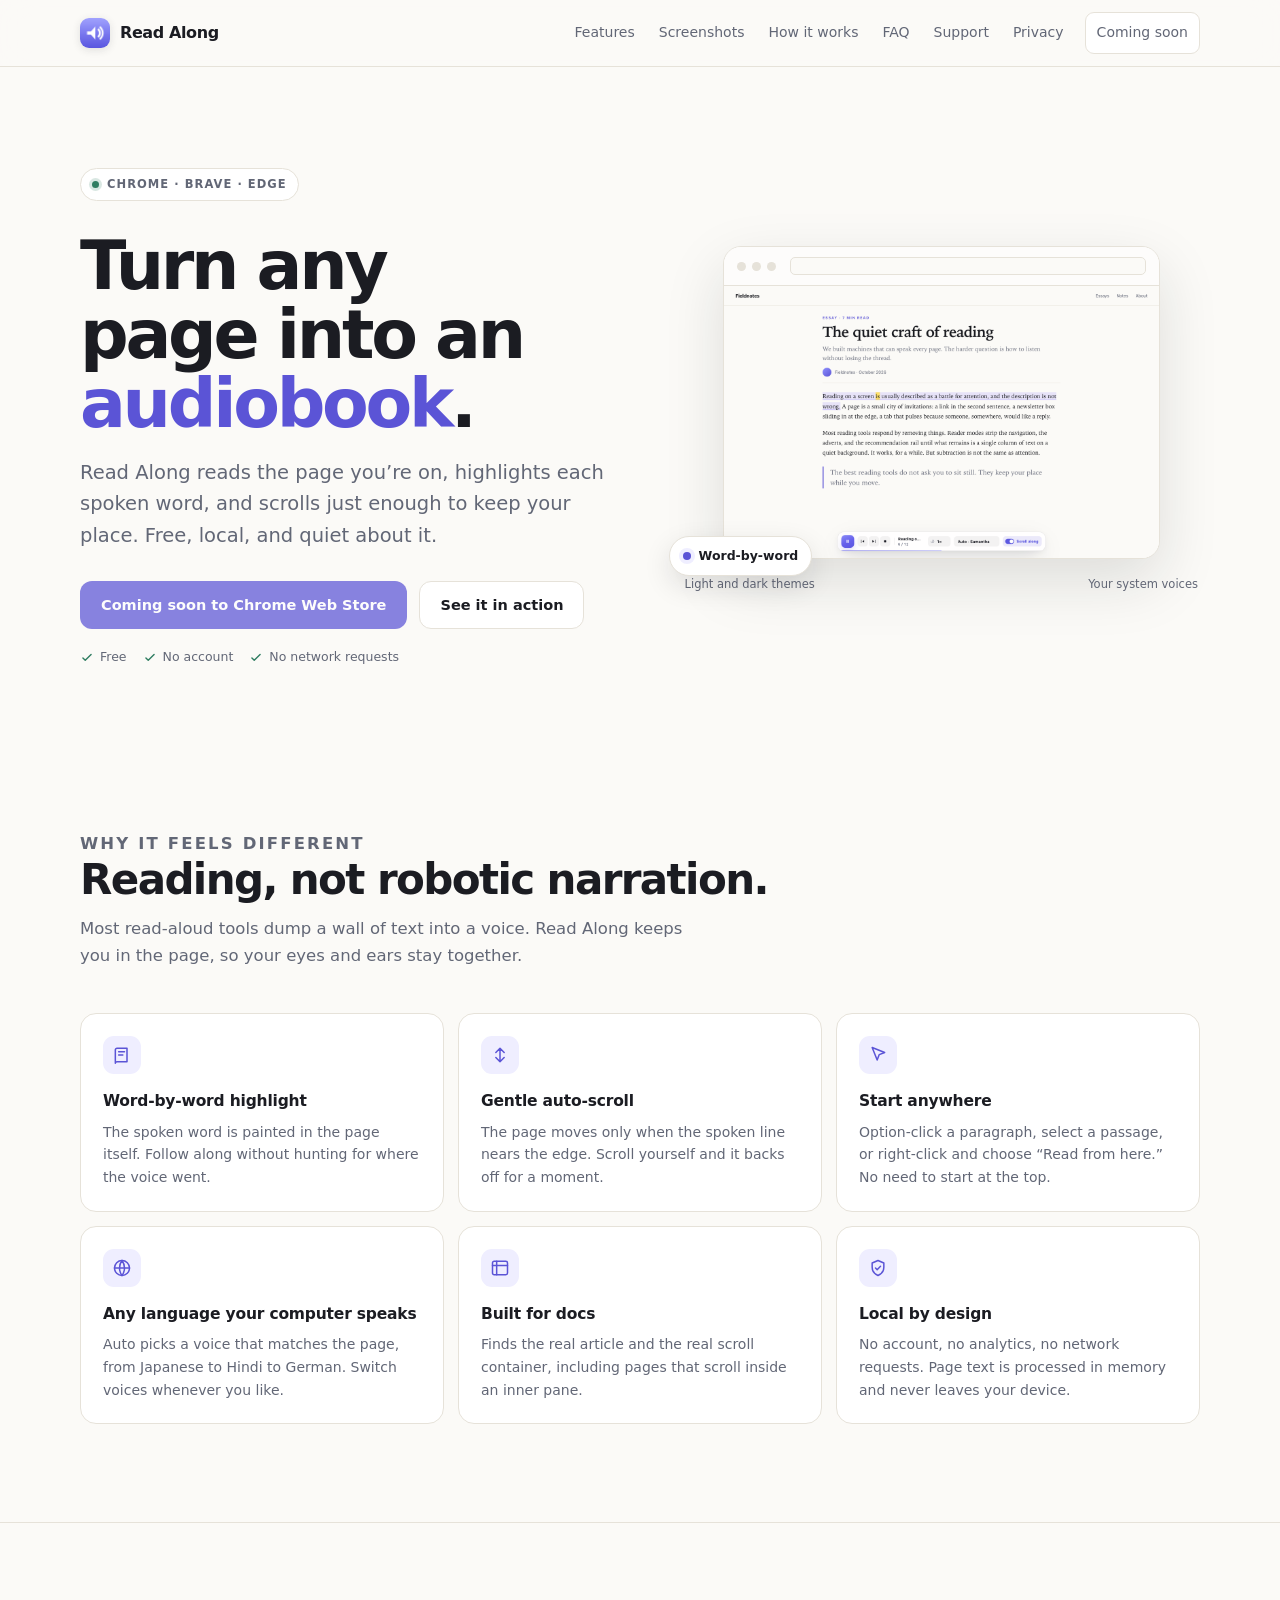
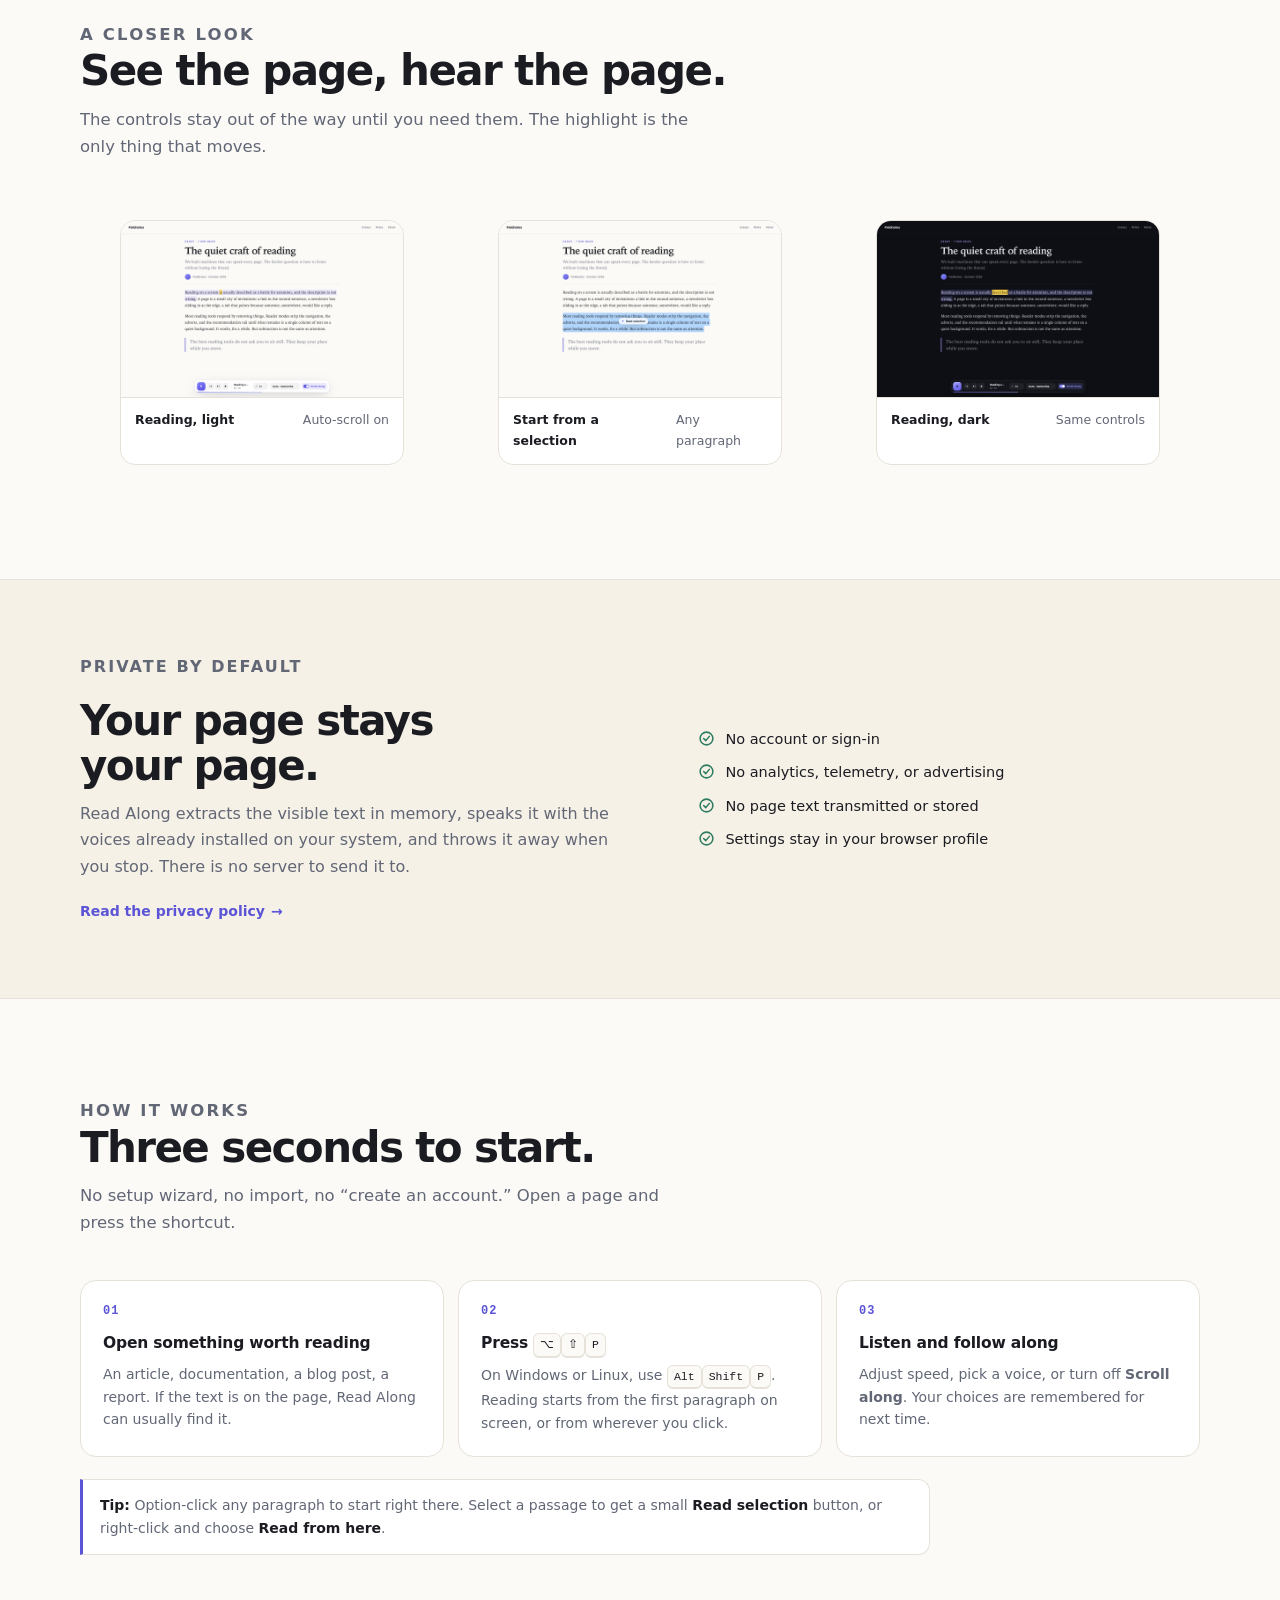
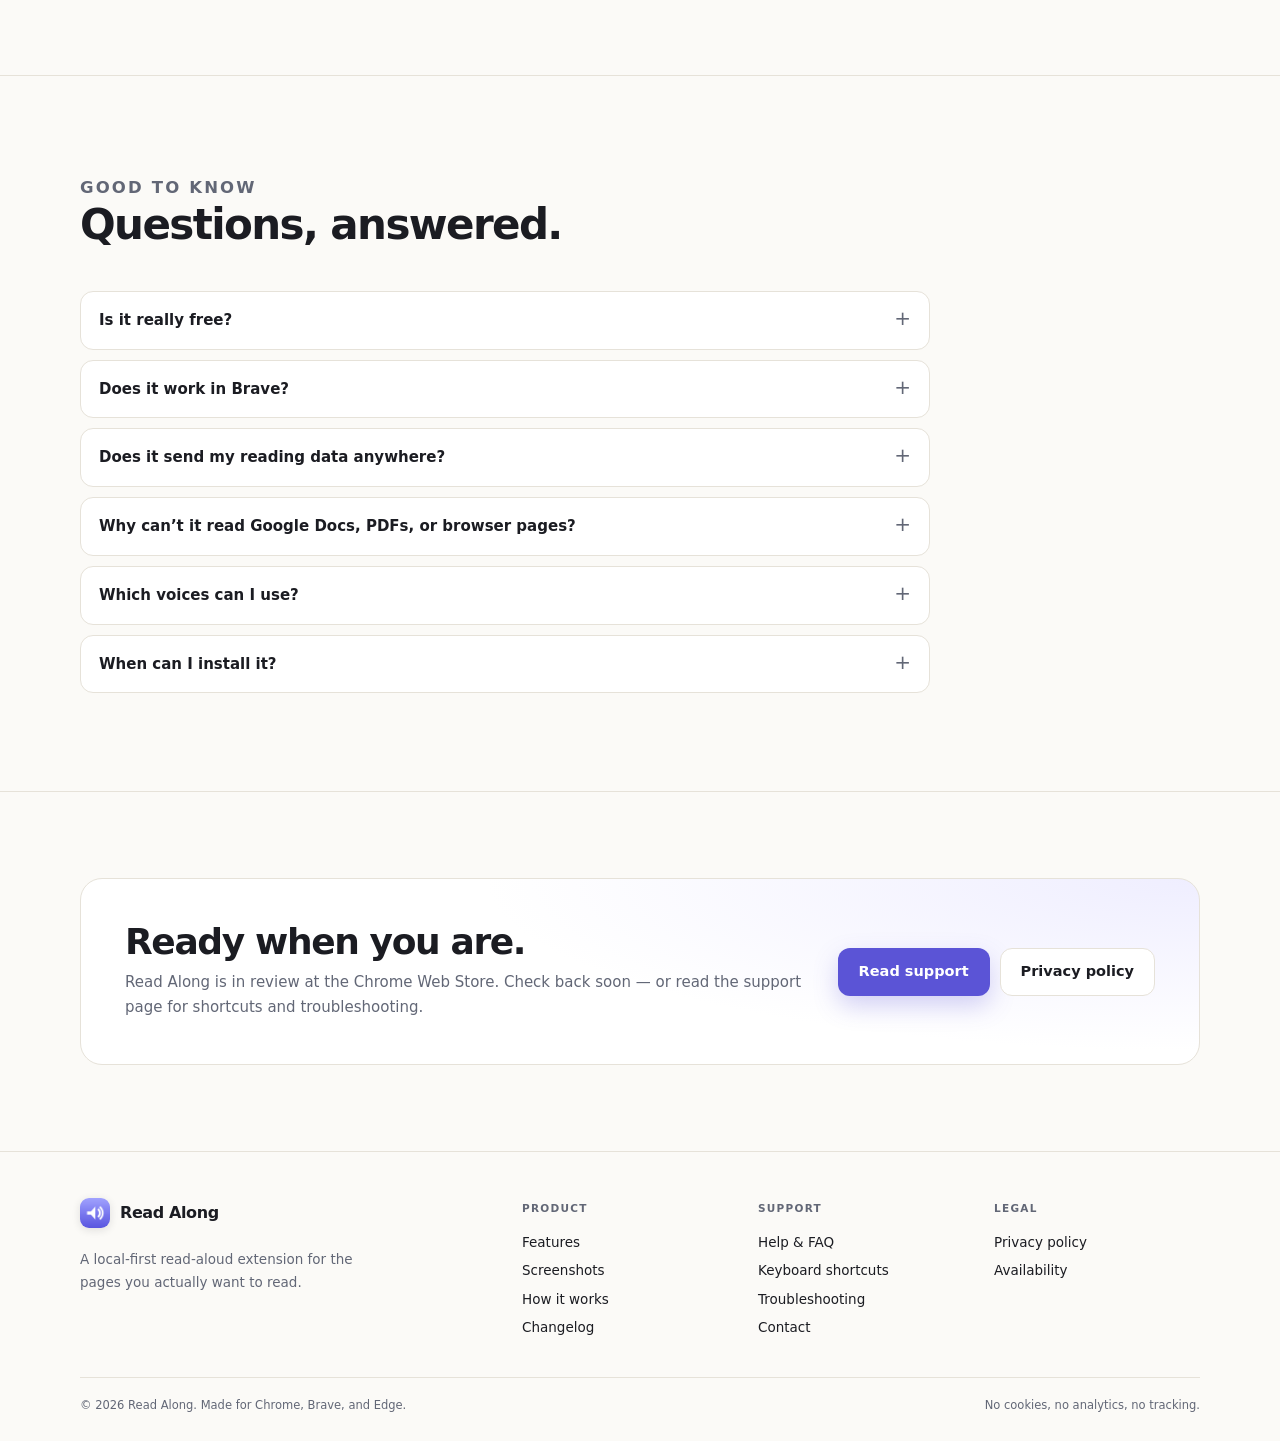
==== index.html @ 976cf255 "Add public Read Along site: landing, support, privacy, changelog" ====
<!doctype html>
<html lang="en">
<head>
<meta charset="utf-8">
<meta name="viewport" content="width=device-width, initial-scale=1">
<title>Read Along — Turn any page into an audiobook</title>
<meta name="description" content="Read any web page aloud with word-by-word highlighting and gentle auto-scroll. A free, local-first Chrome extension for Chrome, Brave, and Edge.">
<link rel="canonical" href="https://nayanbhut.github.io/read-along-site/">
<meta property="og:type" content="website">
<meta property="og:title" content="Read Along — Turn any page into an audiobook">
<meta property="og:description" content="Read any web page aloud with word-by-word highlighting and gentle auto-scroll. Free, local, and quiet about it.">
<meta property="og:url" content="https://nayanbhut.github.io/read-along-site/">
<meta property="og:image" content="https://nayanbhut.github.io/read-along-site/assets/screenshots/01-reading-light-1280x800.png">
<meta name="twitter:card" content="summary_large_image">
<meta name="theme-color" content="#fbfaf7" media="(prefers-color-scheme: light)">
<meta name="theme-color" content="#0e0f14" media="(prefers-color-scheme: dark)">
<link rel="icon" type="image/png" href="assets/icon-128.png">
<link rel="stylesheet" href="assets/styles.css">
</head>
<body>
<a class="skip" href="#main">Skip to content</a>

<header class="site-header">
  <div class="container nav">
    <a class="brand" href="index.html" aria-label="Read Along home">
      <img src="assets/icon-128.png" width="30" height="30" alt="">
      Read Along
    </a>
    <button class="nav-toggle" type="button" aria-label="Open menu" aria-controls="site-nav" aria-expanded="false">
      <svg width="18" height="18" viewBox="0 0 24 24" fill="none" stroke="currentColor" stroke-width="2" stroke-linecap="round" aria-hidden="true">
        <path d="M4 7h16M4 12h16M4 17h16"/>
      </svg>
    </button>
    <nav class="nav-links" id="site-nav" aria-label="Primary">
      <a href="#features">Features</a>
      <a href="#screenshots">Screenshots</a>
      <a href="#how">How it works</a>
      <a href="#faq">FAQ</a>
      <a href="support.html">Support</a>
      <a href="privacy.html">Privacy</a>
      <a class="nav-cta" href="#availability">Coming soon</a>
    </nav>
  </div>
</header>

<main id="main">

  <section class="hero">
    <div class="container hero-grid">
      <div>
        <p class="eyebrow"><span class="dot"></span> Chrome · Brave · Edge</p>
        <h1>Turn any page into an <em>audiobook</em>.</h1>
        <p class="lead">Read Along reads the page you’re on, highlights each spoken word, and scrolls just enough to keep your place. Free, local, and quiet about it.</p>
        <div class="hero-actions">
          <span class="button button-primary is-disabled" aria-disabled="true">Coming soon to Chrome Web Store</span>
          <a class="button button-secondary" href="#screenshots">See it in action</a>
        </div>
        <ul class="hero-note">
          <li>
            <svg width="14" height="14" viewBox="0 0 24 24" fill="none" stroke="currentColor" stroke-width="2.4" stroke-linecap="round" stroke-linejoin="round" aria-hidden="true"><path d="m5 12 4 4L19 6"/></svg>
            Free
          </li>
          <li>
            <svg width="14" height="14" viewBox="0 0 24 24" fill="none" stroke="currentColor" stroke-width="2.4" stroke-linecap="round" stroke-linejoin="round" aria-hidden="true"><path d="m5 12 4 4L19 6"/></svg>
            No account
          </li>
          <li>
            <svg width="14" height="14" viewBox="0 0 24 24" fill="none" stroke="currentColor" stroke-width="2.4" stroke-linecap="round" stroke-linejoin="round" aria-hidden="true"><path d="m5 12 4 4L19 6"/></svg>
            No network requests
          </li>
        </ul>
      </div>

      <div class="hero-visual">
        <figure class="shot-frame">
          <div class="shot-bar" aria-hidden="true">
            <span></span><span></span><span></span>
            <div class="shot-url"></div>
          </div>
          <img src="assets/screenshots/01-reading-light-1280x800.png" width="1280" height="800" alt="Read Along reading a light-themed article, with the spoken word highlighted and the floating playback bar visible." fetchpriority="high">
        </figure>
        <span class="hero-badge"><span class="pulse"></span> Word-by-word</span>
        <div class="hero-caption">
          <span>Light and dark themes</span>
          <span>Your system voices</span>
        </div>
      </div>
    </div>
  </section>

  <section class="section" id="features">
    <div class="container">
      <div class="section-head">
        <p class="kicker">Why it feels different</p>
        <h2>Reading, not robotic narration.</h2>
        <p>Most read-aloud tools dump a wall of text into a voice. Read Along keeps you in the page, so your eyes and ears stay together.</p>
      </div>

      <div class="feature-grid">
        <article class="feature">
          <div class="feature-icon">
            <svg width="20" height="20" viewBox="0 0 24 24" fill="none" stroke="currentColor" stroke-width="1.8" stroke-linecap="round" stroke-linejoin="round" aria-hidden="true"><path d="M4 19.5V6a2 2 0 0 1 2-2h12v16H6a2 2 0 0 0-2 2Z"/><path d="M8 8h7M8 12h5"/></svg>
          </div>
          <h3>Word-by-word highlight</h3>
          <p>The spoken word is painted in the page itself. Follow along without hunting for where the voice went.</p>
        </article>

        <article class="feature">
          <div class="feature-icon">
            <svg width="20" height="20" viewBox="0 0 24 24" fill="none" stroke="currentColor" stroke-width="1.8" stroke-linecap="round" stroke-linejoin="round" aria-hidden="true"><path d="M12 4v16M7 9l5-5 5 5M7 15l5 5 5-5"/></svg>
          </div>
          <h3>Gentle auto-scroll</h3>
          <p>The page moves only when the spoken line nears the edge. Scroll yourself and it backs off for a moment.</p>
        </article>

        <article class="feature">
          <div class="feature-icon">
            <svg width="20" height="20" viewBox="0 0 24 24" fill="none" stroke="currentColor" stroke-width="1.8" stroke-linecap="round" stroke-linejoin="round" aria-hidden="true"><path d="m5 3 6 15 2.5-6.5L20 9 5 3Z"/></svg>
          </div>
          <h3>Start anywhere</h3>
          <p>Option-click a paragraph, select a passage, or right-click and choose “Read from here.” No need to start at the top.</p>
        </article>

        <article class="feature">
          <div class="feature-icon">
            <svg width="20" height="20" viewBox="0 0 24 24" fill="none" stroke="currentColor" stroke-width="1.8" stroke-linecap="round" stroke-linejoin="round" aria-hidden="true"><circle cx="12" cy="12" r="9"/><path d="M3 12h18M12 3a15 15 0 0 1 0 18M12 3a15 15 0 0 0 0 18"/></svg>
          </div>
          <h3>Any language your computer speaks</h3>
          <p>Auto picks a voice that matches the page, from Japanese to Hindi to German. Switch voices whenever you like.</p>
        </article>

        <article class="feature">
          <div class="feature-icon">
            <svg width="20" height="20" viewBox="0 0 24 24" fill="none" stroke="currentColor" stroke-width="1.8" stroke-linecap="round" stroke-linejoin="round" aria-hidden="true"><rect x="3" y="4" width="18" height="16" rx="2"/><path d="M3 9h18M8 4v16"/></svg>
          </div>
          <h3>Built for docs</h3>
          <p>Finds the real article and the real scroll container, including pages that scroll inside an inner pane.</p>
        </article>

        <article class="feature">
          <div class="feature-icon">
            <svg width="20" height="20" viewBox="0 0 24 24" fill="none" stroke="currentColor" stroke-width="1.8" stroke-linecap="round" stroke-linejoin="round" aria-hidden="true"><path d="M12 3 5 6v5c0 4.5 2.8 8.2 7 10 4.2-1.8 7-5.5 7-10V6l-7-3Z"/><path d="m9 12 2 2 4-4"/></svg>
          </div>
          <h3>Local by design</h3>
          <p>No account, no analytics, no network requests. Page text is processed in memory and never leaves your device.</p>
        </article>
      </div>
    </div>
  </section>

  <section class="section" id="screenshots">
    <div class="container">
      <div class="section-head">
        <p class="kicker">A closer look</p>
        <h2>See the page, hear the page.</h2>
        <p>The controls stay out of the way until you need them. The highlight is the only thing that moves.</p>
      </div>

      <div class="shot-grid">
        <figure class="shot-card">
          <img src="assets/screenshots/01-reading-light-1280x800.png" width="1280" height="800" loading="lazy" alt="Light reading view with the current word highlighted in purple and a compact playback bar at the bottom.">
          <figcaption class="shot-caption"><strong>Reading, light</strong><span>Auto-scroll on</span></figcaption>
        </figure>
        <figure class="shot-card">
          <img src="assets/screenshots/02-selection-1280x800.png" width="1280" height="800" loading="lazy" alt="A selected passage with a Read selection button floating above it.">
          <figcaption class="shot-caption"><strong>Start from a selection</strong><span>Any paragraph</span></figcaption>
        </figure>
        <figure class="shot-card">
          <img src="assets/screenshots/03-reading-dark-1280x800.png" width="1280" height="800" loading="lazy" alt="Dark reading view with the spoken word highlighted and the playback controls visible.">
          <figcaption class="shot-caption"><strong>Reading, dark</strong><span>Same controls</span></figcaption>
        </figure>
      </div>
    </div>
  </section>

  <section class="band">
    <div class="container band-inner">
      <div>
        <p class="kicker">Private by default</p>
        <h2>Your page stays your page.</h2>
        <p>Read Along extracts the visible text in memory, speaks it with the voices already installed on your system, and throws it away when you stop. There is no server to send it to.</p>
        <a class="text-link" href="privacy.html">Read the privacy policy <span aria-hidden="true">→</span></a>
      </div>
      <ul class="checklist">
        <li>
          <svg width="17" height="17" viewBox="0 0 24 24" fill="none" stroke="currentColor" stroke-width="2.2" stroke-linecap="round" stroke-linejoin="round" aria-hidden="true"><circle cx="12" cy="12" r="9"/><path d="m8 12 3 3 5-6"/></svg>
          No account or sign-in
        </li>
        <li>
          <svg width="17" height="17" viewBox="0 0 24 24" fill="none" stroke="currentColor" stroke-width="2.2" stroke-linecap="round" stroke-linejoin="round" aria-hidden="true"><circle cx="12" cy="12" r="9"/><path d="m8 12 3 3 5-6"/></svg>
          No analytics, telemetry, or advertising
        </li>
        <li>
          <svg width="17" height="17" viewBox="0 0 24 24" fill="none" stroke="currentColor" stroke-width="2.2" stroke-linecap="round" stroke-linejoin="round" aria-hidden="true"><circle cx="12" cy="12" r="9"/><path d="m8 12 3 3 5-6"/></svg>
          No page text transmitted or stored
        </li>
        <li>
          <svg width="17" height="17" viewBox="0 0 24 24" fill="none" stroke="currentColor" stroke-width="2.2" stroke-linecap="round" stroke-linejoin="round" aria-hidden="true"><circle cx="12" cy="12" r="9"/><path d="m8 12 3 3 5-6"/></svg>
          Settings stay in your browser profile
        </li>
      </ul>
    </div>
  </section>

  <section class="section" id="how">
    <div class="container">
      <div class="section-head">
        <p class="kicker">How it works</p>
        <h2>Three seconds to start.</h2>
        <p>No setup wizard, no import, no “create an account.” Open a page and press the shortcut.</p>
      </div>

      <div class="steps">
        <article class="step">
          <h3>Open something worth reading</h3>
          <p>An article, documentation, a blog post, a report. If the text is on the page, Read Along can usually find it.</p>
        </article>
        <article class="step">
          <h3>Press <kbd>⌥</kbd><kbd>⇧</kbd><kbd>P</kbd></h3>
          <p>On Windows or Linux, use <kbd>Alt</kbd><kbd>Shift</kbd><kbd>P</kbd>. Reading starts from the first paragraph on screen, or from wherever you click.</p>
        </article>
        <article class="step">
          <h3>Listen and follow along</h3>
          <p>Adjust speed, pick a voice, or turn off <strong>Scroll along</strong>. Your choices are remembered for next time.</p>
        </article>
      </div>

      <p class="note" style="max-width:850px;margin-top:22px"><strong>Tip:</strong> Option-click any paragraph to start right there. Select a passage to get a small <strong>Read selection</strong> button, or right-click and choose <strong>Read from here</strong>.</p>
    </div>
  </section>

  <section class="section" id="faq">
    <div class="container">
      <div class="section-head">
        <p class="kicker">Good to know</p>
        <h2>Questions, answered.</h2>
      </div>

      <div class="faq">
        <details>
          <summary>Is it really free?</summary>
          <p>Yes. Read Along is free, with no account, subscription, or in-app purchase. It uses the speech voices already installed on your computer.</p>
        </details>
        <details>
          <summary>Does it work in Brave?</summary>
          <p>Yes. It was built and tested in Brave, and it also runs in Chrome, Edge, and other Chromium browsers. It will be installable from the Chrome Web Store once the listing is approved.</p>
        </details>
        <details>
          <summary>Does it send my reading data anywhere?</summary>
          <p>No. The extension makes no network requests. Page text is processed in memory for speech and highlighting, then discarded when you stop or leave the page. See the <a href="privacy.html">privacy policy</a> for the details.</p>
        </details>
        <details>
          <summary>Why can’t it read Google Docs, PDFs, or browser pages?</summary>
          <p>Those views draw text into a canvas or a browser-internal viewer, so there are no page text nodes to read. Regular articles, documentation sites, and blogs work. Text inside cross-origin iframes is also out of reach.</p>
        </details>
        <details>
          <summary>Which voices can I use?</summary>
          <p>Any voice installed in your operating system. The <strong>Auto</strong> setting picks a voice that matches the page’s language. You can pick a specific voice from the bar at any time.</p>
        </details>
        <details>
          <summary>When can I install it?</summary>
          <p>Read Along has been submitted to the Chrome Web Store and is currently in review. The install link will appear here and on the store listing once it has been approved. Reviews usually take a few business days.</p>
        </details>
      </div>
    </div>
  </section>

  <section class="cta" id="availability">
    <div class="container">
      <div class="cta-inner">
        <div>
          <h2>Ready when you are.</h2>
          <p>Read Along is in review at the Chrome Web Store. Check back soon — or read the support page for shortcuts and troubleshooting.</p>
        </div>
        <div class="cta-actions">
          <a class="button button-primary" href="support.html">Read support</a>
          <a class="button button-secondary" href="privacy.html">Privacy policy</a>
        </div>
      </div>
    </div>
  </section>

</main>

<footer class="site-footer">
  <div class="container">
    <div class="footer-grid">
      <div class="footer-brand">
        <a class="brand" href="index.html">
          <img src="assets/icon-128.png" width="30" height="30" alt="">
          Read Along
        </a>
        <p>A local-first read-aloud extension for the pages you actually want to read.</p>
      </div>
      <div class="footer-col">
        <h3>Product</h3>
        <a href="#features">Features</a>
        <a href="#screenshots">Screenshots</a>
        <a href="#how">How it works</a>
        <a href="changelog.html">Changelog</a>
      </div>
      <div class="footer-col">
        <h3>Support</h3>
        <a href="support.html">Help &amp; FAQ</a>
        <a href="support.html#shortcuts">Keyboard shortcuts</a>
        <a href="support.html#troubleshooting">Troubleshooting</a>
        <a href="mailto:nayanbhut989@gmail.com">Contact</a>
      </div>
      <div class="footer-col">
        <h3>Legal</h3>
        <a href="privacy.html">Privacy policy</a>
        <a href="#availability">Availability</a>
      </div>
    </div>
    <div class="footer-bottom">
      <span>© <span data-year>2026</span> Read Along. Made for Chrome, Brave, and Edge.</span>
      <span>No cookies, no analytics, no tracking.</span>
    </div>
  </div>
</footer>

<script src="assets/site.js" defer></script>
</body>
</html>
---- assets/styles.css ----
/* Read Along — public site
   Plain CSS. No build step, no external requests. */

:root {
  color-scheme: light dark;
  --bg: #fbfaf7;
  --bg-elev: #ffffff;
  --fg: #1b1c22;
  --muted: #626776;
  --line: #e6e2d9;
  --accent: #5b54d6;
  --accent-ink: #ffffff;
  --accent-soft: #efeeff;
  --warm: #f6f1e7;
  --ok: #2f7d61;
  --shadow: 0 22px 60px rgba(27, 28, 34, 0.13);
  --radius: 18px;
  --max: 1120px;
  --read: 760px;
  --font: -apple-system, BlinkMacSystemFont, "Segoe UI", system-ui, sans-serif;
  --mono: ui-monospace, SFMono-Regular, Menlo, Consolas, monospace;
}

@media (prefers-color-scheme: dark) {
  :root {
    --bg: #0e0f14;
    --bg-elev: #15161d;
    --fg: #e9eaf2;
    --muted: #9a9dae;
    --line: #262832;
    --accent: #a5a3ff;
    --accent-ink: #12121a;
    --accent-soft: #1d1c30;
    --warm: #17161d;
    --ok: #7ed0ac;
    --shadow: 0 24px 70px rgba(0, 0, 0, 0.45);
  }
}

*,
*::before,
*::after { box-sizing: border-box; }

html { scroll-behavior: smooth; }

body {
  margin: 0;
  background: var(--bg);
  color: var(--fg);
  font: 16px/1.65 var(--font);
  -webkit-font-smoothing: antialiased;
  text-rendering: optimizeLegibility;
}

img { max-width: 100%; height: auto; }

a { color: var(--accent); }

a:hover { text-decoration-thickness: 2px; }

:focus-visible {
  outline: 3px solid var(--accent);
  outline-offset: 3px;
  border-radius: 4px;
}

.skip {
  position: absolute;
  left: 16px;
  top: -100px;
  z-index: 100;
  padding: 10px 14px;
  border-radius: 10px;
  background: var(--fg);
  color: var(--bg);
  font-weight: 650;
  text-decoration: none;
}

.skip:focus { top: 16px; }

.container {
  width: min(var(--max), calc(100% - 48px));
  margin: 0 auto;
}

/* Header */

.site-header {
  position: sticky;
  top: 0;
  z-index: 40;
  border-bottom: 1px solid var(--line);
  background: color-mix(in srgb, var(--bg) 84%, transparent);
  -webkit-backdrop-filter: saturate(180%) blur(16px);
  backdrop-filter: saturate(180%) blur(16px);
}

.nav {
  display: flex;
  align-items: center;
  justify-content: space-between;
  gap: 24px;
  min-height: 66px;
}

.brand {
  display: inline-flex;
  align-items: center;
  gap: 10px;
  color: var(--fg);
  font-size: 16px;
  font-weight: 720;
  letter-spacing: -0.025em;
  text-decoration: none;
  white-space: nowrap;
}

.brand img {
  width: 30px;
  height: 30px;
  border-radius: 9px;
  box-shadow: 0 2px 8px rgba(27, 28, 34, 0.12);
}

.nav-links {
  display: flex;
  align-items: center;
  gap: 2px;
  margin-left: auto;
}

.nav-links a {
  padding: 8px 11px;
  border-radius: 9px;
  color: var(--muted);
  font-size: 14px;
  font-weight: 520;
  text-decoration: none;
  white-space: nowrap;
}

.nav-links a:hover,
.nav-links a[aria-current="page"] {
  background: var(--accent-soft);
  color: var(--fg);
}

.nav-cta {
  display: inline-flex;
  align-items: center;
  min-height: 38px;
  margin-left: 8px;
  padding: 0 14px;
  border: 1px solid var(--line);
  border-radius: 10px;
  background: var(--bg-elev);
  color: var(--fg);
  font-size: 13.5px;
  font-weight: 650;
  text-decoration: none;
}

.nav-cta:hover { border-color: var(--accent); color: var(--accent); }

.nav-toggle {
  display: none;
  width: 40px;
  height: 40px;
  padding: 0;
  border: 1px solid var(--line);
  border-radius: 10px;
  background: var(--bg-elev);
  color: var(--fg);
  cursor: pointer;
}

.nav-toggle svg { display: block; margin: auto; }

/* Hero */

.hero { padding: clamp(48px, 7vw, 92px) 0 clamp(36px, 5vw, 64px); }

.hero-grid {
  display: grid;
  grid-template-columns: minmax(0, 1.02fr) minmax(0, 0.98fr);
  gap: clamp(36px, 5vw, 70px);
  align-items: center;
}

.eyebrow {
  display: inline-flex;
  align-items: center;
  gap: 8px;
  padding: 6px 11px;
  border: 1px solid var(--line);
  border-radius: 999px;
  background: var(--bg-elev);
  color: var(--muted);
  font-size: 11.5px;
  font-weight: 700;
  letter-spacing: 0.09em;
  text-transform: uppercase;
}

.eyebrow .dot {
  width: 7px;
  height: 7px;
  border-radius: 50%;
  background: var(--ok);
  box-shadow: 0 0 0 3px color-mix(in srgb, var(--ok) 18%, transparent);
}

h1,
.hero h1 {
  margin: 18px 0 18px;
  font-size: clamp(42px, 5.6vw, 68px);
  font-weight: 760;
  line-height: 1.02;
  letter-spacing: -0.048em;
  text-wrap: balance;
}

.hero h1 em {
  color: var(--accent);
  font-style: normal;
}

.lead {
  max-width: 550px;
  margin: 0;
  color: var(--muted);
  font-size: clamp(17px, 1.9vw, 19.5px);
  line-height: 1.62;
  text-wrap: pretty;
}

.hero-actions {
  display: flex;
  flex-wrap: wrap;
  gap: 12px;
  margin-top: 30px;
}

.button {
  display: inline-flex;
  align-items: center;
  justify-content: center;
  gap: 9px;
  min-height: 48px;
  padding: 0 20px;
  border: 1px solid transparent;
  border-radius: 12px;
  font-size: 14.5px;
  font-weight: 680;
  line-height: 1.2;
  text-align: center;
  text-decoration: none;
  transition: transform 160ms ease, box-shadow 160ms ease, border-color 160ms ease;
}

.button:hover { transform: translateY(-1px); }

.button-primary {
  background: var(--accent);
  color: var(--accent-ink);
  box-shadow: 0 10px 24px color-mix(in srgb, var(--accent) 26%, transparent);
}

.button-primary:hover { box-shadow: 0 14px 30px color-mix(in srgb, var(--accent) 34%, transparent); }

.button-secondary {
  border-color: var(--line);
  background: var(--bg-elev);
  color: var(--fg);
}

.button-secondary:hover { border-color: var(--accent); }

.button.is-disabled,
.button[aria-disabled="true"] {
  cursor: default;
  opacity: 0.72;
  transform: none;
  box-shadow: none;
}

.hero-note {
  display: flex;
  flex-wrap: wrap;
  gap: 8px 16px;
  margin: 18px 0 0;
  padding: 0;
  color: var(--muted);
  font-size: 12.5px;
  list-style: none;
}

.hero-note li {
  display: inline-flex;
  align-items: center;
  gap: 6px;
}

.hero-note svg { color: var(--ok); flex: none; }

.hero-visual { position: relative; }

.shot-frame {
  overflow: hidden;
  border: 1px solid var(--line);
  border-radius: var(--radius);
  background: var(--bg-elev);
  box-shadow: var(--shadow);
}

.shot-bar {
  display: flex;
  align-items: center;
  gap: 6px;
  padding: 10px 13px;
  border-bottom: 1px solid var(--line);
  background: color-mix(in srgb, var(--bg) 55%, var(--bg-elev));
}

.shot-bar span {
  width: 9px;
  height: 9px;
  border-radius: 50%;
  background: var(--line);
}

.shot-bar .shot-url {
  flex: 1;
  height: 18px;
  margin-left: 8px;
  border: 1px solid var(--line);
  border-radius: 5px;
  background: var(--bg);
}

.shot-frame img { display: block; width: 100%; }

.hero-badge {
  position: absolute;
  left: -14px;
  bottom: 18px;
  display: inline-flex;
  align-items: center;
  gap: 8px;
  padding: 9px 13px;
  border: 1px solid var(--line);
  border-radius: 999px;
  background: var(--bg-elev);
  box-shadow: 0 10px 28px rgba(27, 28, 34, 0.12);
  color: var(--fg);
  font-size: 12.5px;
  font-weight: 620;
}

.hero-badge .pulse {
  width: 8px;
  height: 8px;
  border-radius: 50%;
  background: var(--accent);
  box-shadow: 0 0 0 4px var(--accent-soft);
}

.hero-caption {
  display: flex;
  justify-content: space-between;
  gap: 12px;
  margin: 12px 2px 0;
  color: var(--muted);
  font-size: 11.5px;
}

/* Sections */

.section { padding: clamp(58px, 8vw, 98px) 0; }

.section + .section { border-top: 1px solid var(--line); }

.section-head {
  max-width: 740px;
  margin-bottom: clamp(28px, 4vw, 44px);
}

.kicker {
  margin: 0 0 10px;
  color: var(--accent);
  font-size: 11.5px;
  font-weight: 760;
  letter-spacing: 0.13em;
  text-transform: uppercase;
}

h2 {
  margin: 0 0 12px;
  font-size: clamp(29px, 3.6vw, 42px);
  font-weight: 730;
  line-height: 1.08;
  letter-spacing: -0.038em;
  text-wrap: balance;
}

.section-head p {
  max-width: 620px;
  margin: 0;
  color: var(--muted);
  font-size: 16.5px;
  line-height: 1.65;
  text-wrap: pretty;
}

.feature-grid {
  display: grid;
  grid-template-columns: repeat(3, minmax(0, 1fr));
  gap: 14px;
}

.feature {
  padding: 22px;
  border: 1px solid var(--line);
  border-radius: 16px;
  background: var(--bg-elev);
}

.feature-icon {
  display: grid;
  place-items: center;
  width: 38px;
  height: 38px;
  margin-bottom: 15px;
  border-radius: 11px;
  background: var(--accent-soft);
  color: var(--accent);
}

.feature h3 {
  margin: 0 0 6px;
  font-size: 15.5px;
  font-weight: 680;
  letter-spacing: -0.012em;
}

.feature p {
  margin: 0;
  color: var(--muted);
  font-size: 14px;
  line-height: 1.62;
}

/* Screenshots */

.shot-grid {
  display: grid;
  grid-template-columns: repeat(3, minmax(0, 1fr));
  gap: 14px;
}

.shot-card {
  overflow: hidden;
  border: 1px solid var(--line);
  border-radius: 15px;
  background: var(--bg-elev);
}

.shot-card img {
  display: block;
  width: 100%;
  border-bottom: 1px solid var(--line);
}

.shot-caption {
  display: flex;
  align-items: baseline;
  justify-content: space-between;
  gap: 12px;
  padding: 12px 14px;
  color: var(--muted);
  font-size: 12.5px;
}

.shot-caption strong {
  color: var(--fg);
  font-weight: 620;
}

/* Privacy band */

.band {
  border-top: 1px solid var(--line);
  border-bottom: 1px solid var(--line);
  background: var(--warm);
}

.band-inner {
  display: grid;
  grid-template-columns: minmax(0, 1.05fr) minmax(0, 0.95fr);
  gap: clamp(28px, 5vw, 64px);
  align-items: center;
  padding: clamp(44px, 6vw, 74px) 0;
}

.band h2 { margin-top: 0; }

.band p {
  margin: 0 0 18px;
  color: var(--muted);
  font-size: 16px;
  text-wrap: pretty;
}

.checklist {
  display: grid;
  gap: 11px;
  margin: 0;
  padding: 0;
  list-style: none;
}

.checklist li {
  display: flex;
  align-items: flex-start;
  gap: 10px;
  font-size: 14.5px;
  line-height: 1.55;
}

.checklist svg {
  flex: none;
  margin-top: 2px;
  color: var(--ok);
}

.text-link {
  display: inline-flex;
  align-items: center;
  gap: 6px;
  font-size: 14px;
  font-weight: 650;
  text-decoration: none;
}

.text-link:hover { text-decoration: underline; }

/* Steps */

.steps {
  display: grid;
  grid-template-columns: repeat(3, minmax(0, 1fr));
  gap: 14px;
  counter-reset: step;
}

.step {
  position: relative;
  padding: 24px 22px 22px;
  border: 1px solid var(--line);
  border-radius: 16px;
  background: var(--bg-elev);
  counter-increment: step;
}

.step::before {
  content: "0" counter(step);
  display: block;
  margin-bottom: 14px;
  color: var(--accent);
  font: 700 12px/1 var(--mono);
  letter-spacing: 0.08em;
}

.step h3 {
  margin: 0 0 6px;
  font-size: 15.5px;
  letter-spacing: -0.012em;
}

.step p {
  margin: 0;
  color: var(--muted);
  font-size: 14px;
  line-height: 1.62;
}

kbd {
  display: inline-block;
  padding: 2px 6px;
  border: 1px solid var(--line);
  border-bottom-width: 2px;
  border-radius: 6px;
  background: var(--bg);
  color: var(--fg);
  font: 11.5px/1.5 var(--mono);
  white-space: nowrap;
}

/* FAQ */

.faq {
  display: grid;
  gap: 10px;
  max-width: 850px;
}

.faq details {
  padding: 16px 18px;
  border: 1px solid var(--line);
  border-radius: 13px;
  background: var(--bg-elev);
}

.faq summary {
  display: flex;
  align-items: baseline;
  justify-content: space-between;
  gap: 16px;
  cursor: pointer;
  font-size: 15px;
  font-weight: 620;
  list-style: none;
}

.faq summary::-webkit-details-marker { display: none; }

.faq summary::after {
  content: "+";
  flex: none;
  color: var(--muted);
  font-size: 20px;
  font-weight: 400;
  line-height: 1;
}

.faq details[open] summary::after { content: "\2013"; }

.faq details p {
  margin: 11px 0 0;
  color: var(--muted);
  font-size: 14px;
  line-height: 1.68;
}

.faq details p + p { margin-top: 9px; }

/* Closing CTA */

.cta {
  padding: clamp(56px, 7vw, 86px) 0;
  border-top: 1px solid var(--line);
}

.cta-inner {
  display: flex;
  align-items: center;
  justify-content: space-between;
  gap: 28px;
  padding: clamp(28px, 4vw, 44px);
  border: 1px solid var(--line);
  border-radius: 22px;
  background:
    radial-gradient(110% 160% at 100% 0%, var(--accent-soft) 0%, transparent 58%),
    var(--bg-elev);
}

.cta h2 { margin: 0 0 8px; font-size: clamp(26px, 3vw, 36px); }

.cta p { margin: 0; color: var(--muted); font-size: 15px; }

.cta-actions { display: flex; flex-wrap: wrap; gap: 10px; flex: none; }

/* Footer */

.site-footer {
  border-top: 1px solid var(--line);
  padding: 46px 0 26px;
}

.footer-grid {
  display: grid;
  grid-template-columns: minmax(0, 1.5fr) repeat(3, minmax(0, 0.75fr));
  gap: 30px;
}

.footer-brand p {
  max-width: 300px;
  margin: 12px 0 0;
  color: var(--muted);
  font-size: 13.5px;
  line-height: 1.65;
}

.footer-col h3 {
  margin: 2px 0 11px;
  color: var(--muted);
  font-size: 10.5px;
  font-weight: 760;
  letter-spacing: 0.12em;
  text-transform: uppercase;
}

.footer-col a {
  display: block;
  padding: 3px 0;
  color: var(--fg);
  font-size: 13.5px;
  text-decoration: none;
}

.footer-col a:hover { color: var(--accent); }

.footer-bottom {
  display: flex;
  align-items: center;
  justify-content: space-between;
  gap: 16px;
  margin-top: 36px;
  padding-top: 18px;
  border-top: 1px solid var(--line);
  color: var(--muted);
  font-size: 11.5px;
}

/* Reading pages */

.page-hero { padding: clamp(48px, 6vw, 76px) 0 12px; }

.page-hero h1 {
  max-width: 850px;
  margin: 0 0 14px;
  font-size: clamp(36px, 4.7vw, 56px);
  font-weight: 750;
  line-height: 1.04;
  letter-spacing: -0.045em;
}

.page-hero .lead {
  max-width: 680px;
  font-size: 17px;
}

.prose {
  max-width: var(--read);
  padding: 24px 0 clamp(64px, 8vw, 100px);
}

.prose h2 {
  margin: 38px 0 10px;
  font-size: 21px;
  font-weight: 700;
  letter-spacing: -0.02em;
}

.prose h3 {
  margin: 26px 0 8px;
  font-size: 16px;
  font-weight: 680;
  letter-spacing: -0.01em;
}

.prose p,
.prose li {
  color: var(--muted);
  font-size: 15px;
  line-height: 1.72;
}

.prose p { margin: 0 0 15px; }

.prose ul,
.prose ol { margin: 0 0 16px; padding-left: 21px; }

.prose li { margin: 6px 0; }

.prose strong { color: var(--fg); font-weight: 650; }

.prose a { text-underline-offset: 2px; }

.prose hr {
  margin: 34px 0;
  border: 0;
  border-top: 1px solid var(--line);
}

.updated {
  margin: 0 0 28px;
  color: var(--muted);
  font-size: 12.5px;
}

.note {
  margin: 22px 0;
  padding: 14px 17px;
  border: 1px solid var(--line);
  border-left: 3px solid var(--accent);
  border-radius: 0 12px 12px 0;
  background: var(--bg-elev);
  color: var(--muted);
  font-size: 14px;
  line-height: 1.65;
}

.note strong { color: var(--fg); }

.table-wrap {
  overflow-x: auto;
  margin: 16px 0 24px;
  border: 1px solid var(--line);
  border-radius: 12px;
  background: var(--bg-elev);
}

table {
  width: 100%;
  border-collapse: collapse;
  font-size: 13.5px;
}

th,
td {
  padding: 11px 14px;
  border-bottom: 1px solid var(--line);
  text-align: left;
  vertical-align: top;
}

th {
  color: var(--fg);
  font-size: 10.5px;
  font-weight: 760;
  letter-spacing: 0.09em;
  text-transform: uppercase;
}

td { color: var(--muted); }

tr:last-child td { border-bottom: 0; }

td:first-child { color: var(--fg); font-weight: 560; white-space: nowrap; }

.page-nav {
  display: flex;
  flex-wrap: wrap;
  gap: 10px;
  margin-top: 34px;
  padding-top: 20px;
  border-top: 1px solid var(--line);
}

.page-nav a {
  display: inline-flex;
  align-items: center;
  min-height: 38px;
  padding: 0 13px;
  border: 1px solid var(--line);
  border-radius: 9px;
  background: var(--bg-elev);
  color: var(--fg);
  font-size: 13px;
  font-weight: 600;
  text-decoration: none;
}

.page-nav a:hover { border-color: var(--accent); color: var(--accent); }

/* 404 */

.center-page {
  display: grid;
  place-items: center;
  min-height: calc(100vh - 66px);
  padding: 60px 0;
  text-align: center;
}

.center-page .code {
  margin: 0 0 8px;
  color: var(--accent);
  font: 700 12px/1 var(--mono);
  letter-spacing: 0.16em;
}

.center-page h1 { margin: 0 0 12px; font-size: clamp(34px, 5vw, 54px); }

.center-page p { max-width: 460px; margin: 0 auto 24px; color: var(--muted); }

/* Responsive */

@media (max-width: 940px) {
  .hero-grid,
  .band-inner { grid-template-columns: 1fr; }

  .hero-visual { max-width: 720px; }

  .hero { padding-top: 42px; }

  .feature-grid { grid-template-columns: repeat(2, minmax(0, 1fr)); }

  .shot-grid { grid-template-columns: 1fr; }

  .shot-card { display: grid; grid-template-columns: 1.2fr 0.8fr; align-items: center; }

  .shot-card img { border-right: 1px solid var(--line); border-bottom: 0; }

  .shot-caption { display: block; padding: 16px; }

  .shot-caption strong { display: block; margin-bottom: 3px; }

  .steps { grid-template-columns: 1fr; }

  .footer-grid { grid-template-columns: 1fr 1fr; }

  .cta-inner { flex-direction: column; align-items: flex-start; }

  .nav-links {
    position: absolute;
    top: 66px;
    left: 24px;
    right: 24px;
    display: none;
    flex-direction: column;
    align-items: stretch;
    gap: 2px;
    padding: 10px;
    border: 1px solid var(--line);
    border-radius: 14px;
    background: var(--bg-elev);
    box-shadow: 0 18px 50px rgba(27, 28, 34, 0.16);
  }

  .nav-links.is-open { display: flex; }

  .nav-links a { padding: 11px 12px; font-size: 14px; }

  .nav-cta { margin: 4px 0 0; justify-content: center; }

  .nav-toggle { display: inline-flex; align-items: center; justify-content: center; }
}

@media (max-width: 620px) {
  .container { width: min(var(--max), calc(100% - 36px)); }

  h1,
  .hero h1 { font-size: clamp(38px, 11.5vw, 52px); }

  .hero { padding-top: 34px; }

  .hero-actions .button { width: 100%; }

  .feature-grid { grid-template-columns: 1fr; }

  .shot-card { display: block; }

  .shot-card img { border-right: 0; border-bottom: 1px solid var(--line); }

  .hero-badge { left: 10px; bottom: 10px; }

  .footer-grid { grid-template-columns: 1fr; gap: 24px; }

  .footer-bottom { flex-direction: column; align-items: flex-start; }

  .cta-actions { width: 100%; }

  .cta-actions .button { width: 100%; }

  .page-hero h1 { font-size: clamp(34px, 10vw, 44px); }
}

@media (prefers-reduced-motion: reduce) {
  html { scroll-behavior: auto; }

  *,
  *::before,
  *::after {
    transition-duration: 0.01ms !important;
    animation-duration: 0.01ms !important;
    animation-iteration-count: 1 !important;
  }
}

@media print {
  .site-header,
  .site-footer,
  .page-nav,
  .cta { display: none; }

  body { background: #fff; color: #000; }

  .prose { max-width: none; }

  .prose p,
  .prose li { color: #222; }
}
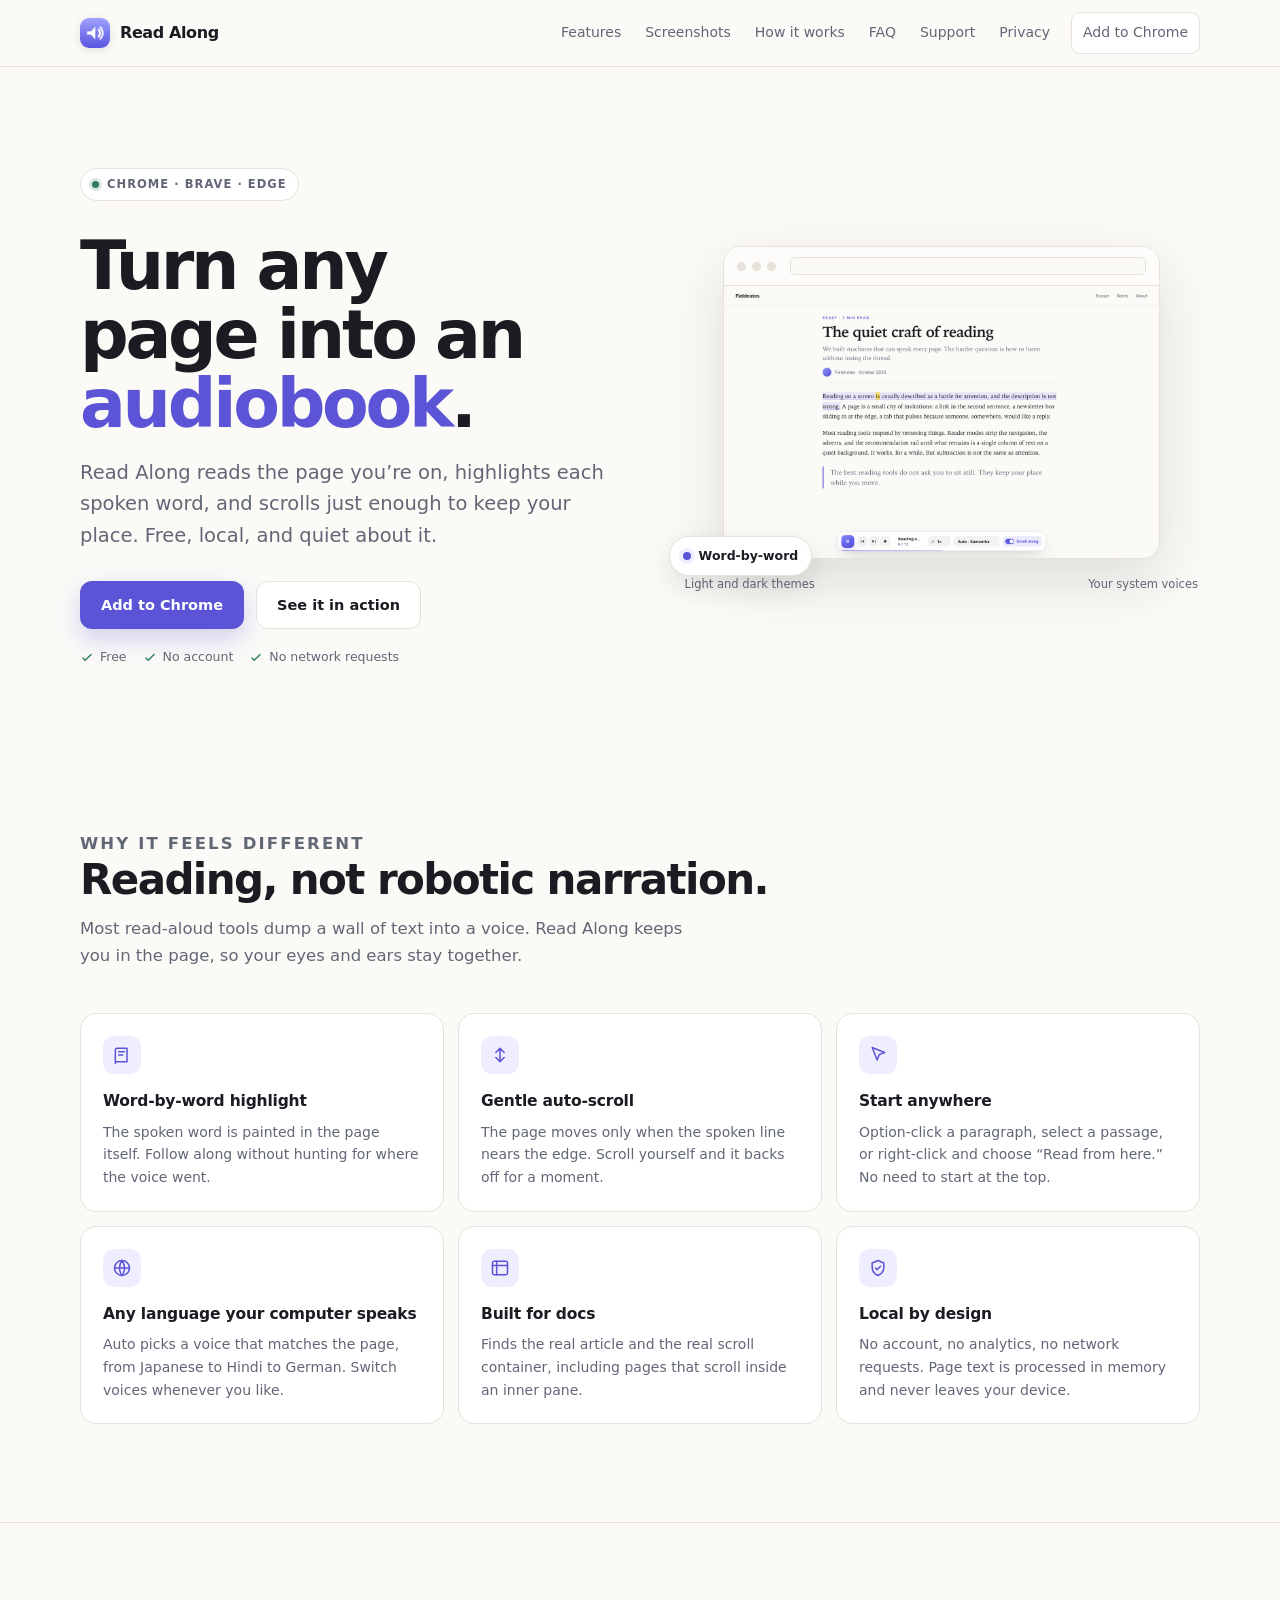
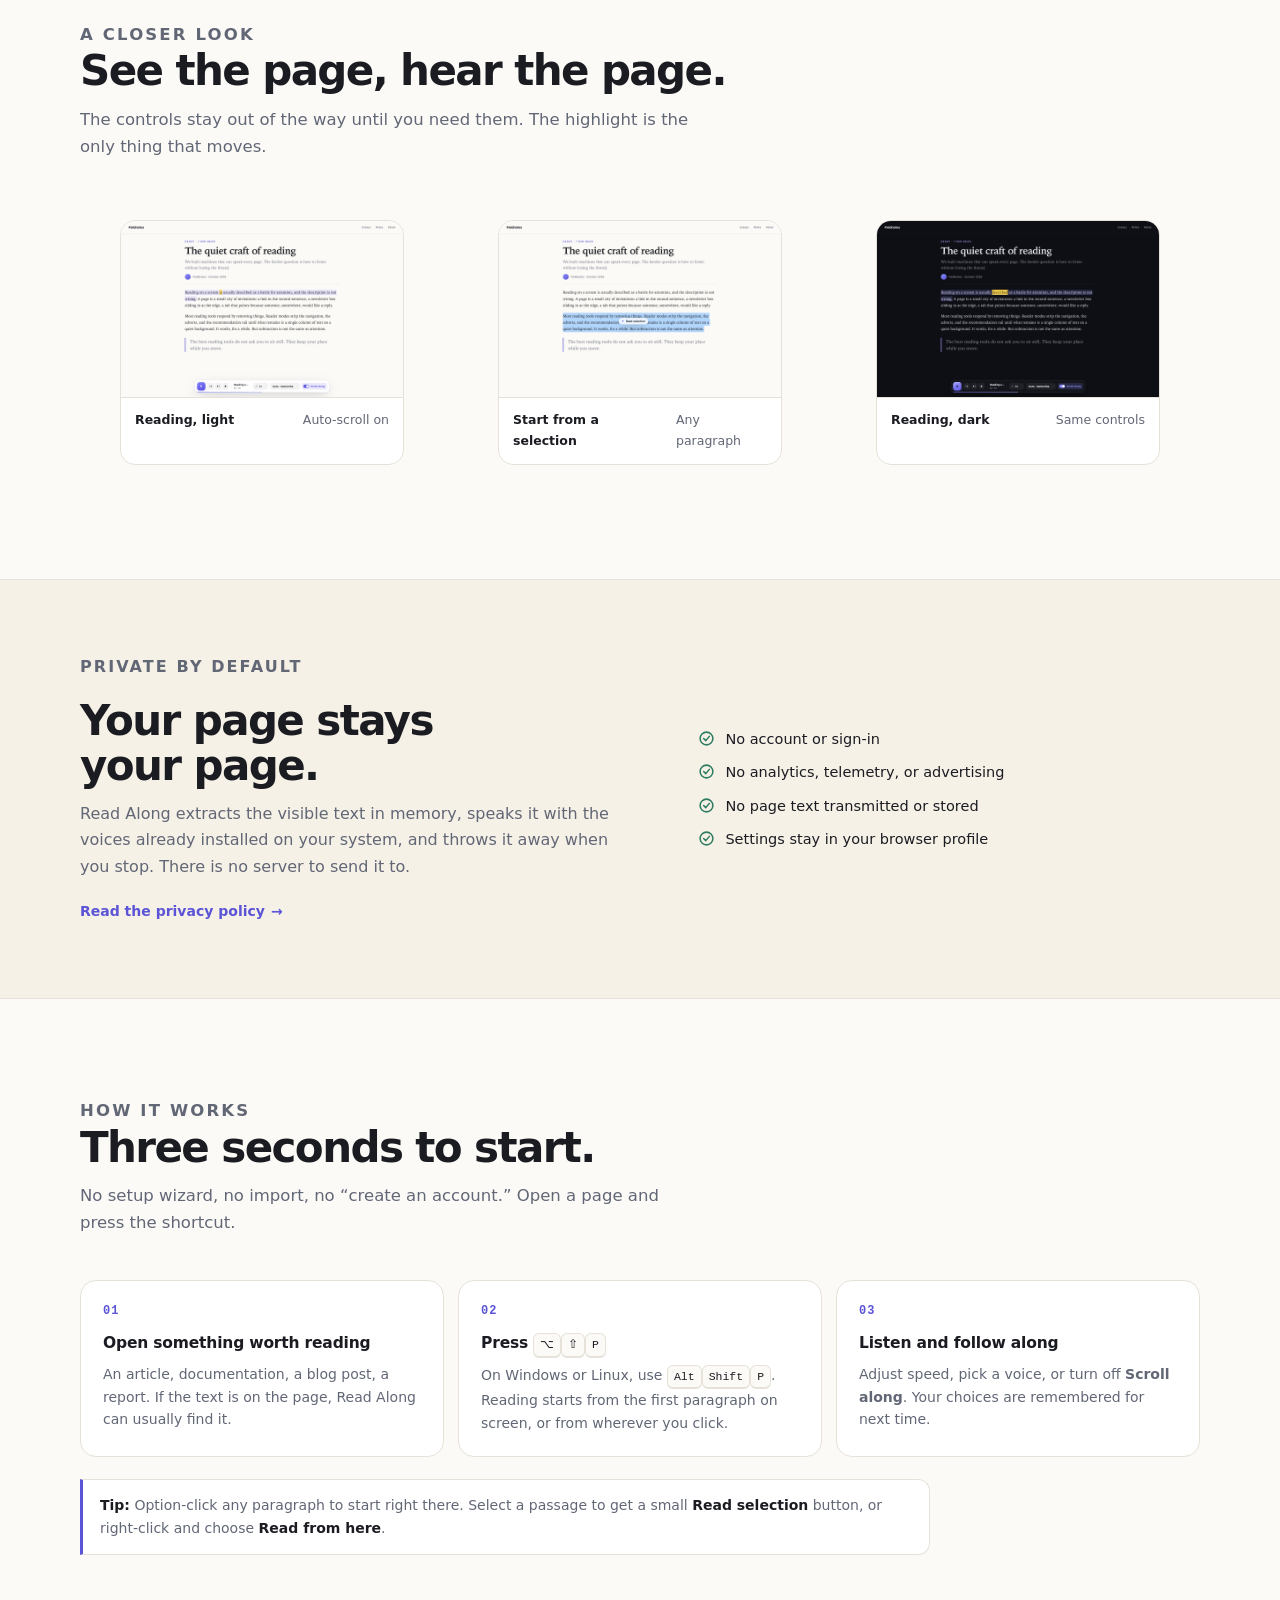
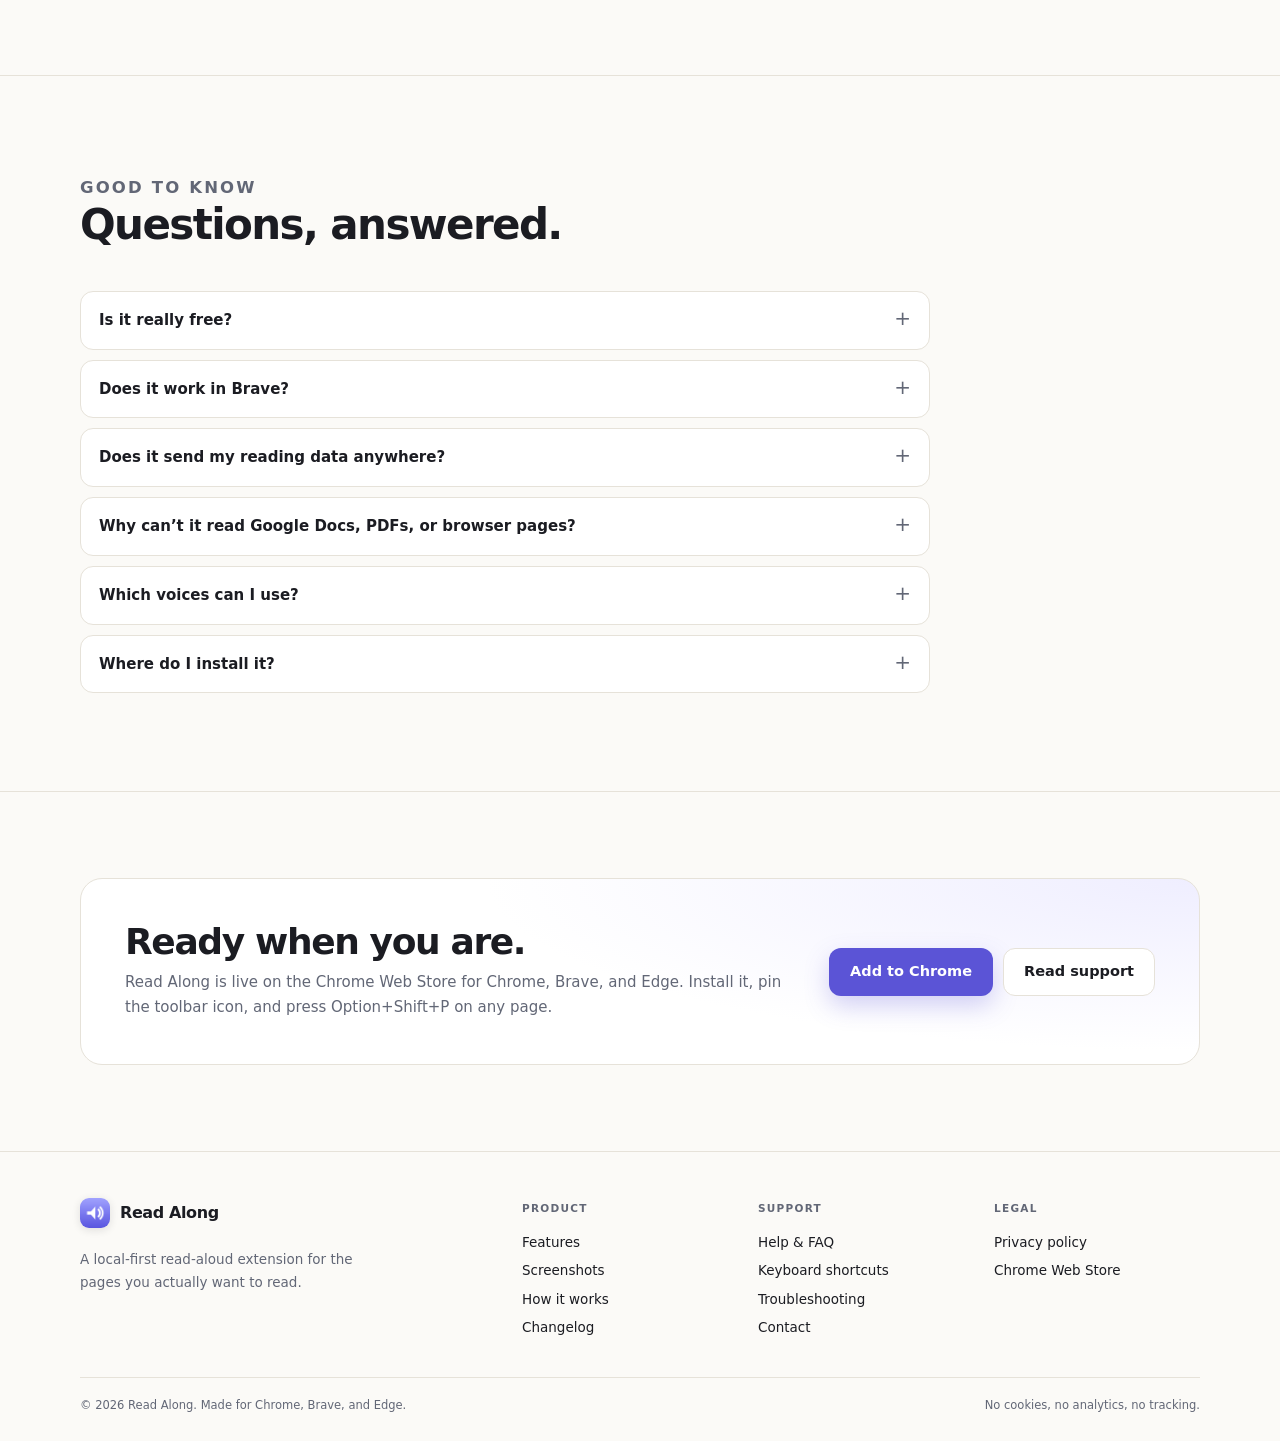
==== commit da01c003: "Prepare site for live store listing and 1.1.1 notes" ====
--- a/index.html
+++ b/index.html
@@ -38,7 +38,7 @@
       <a href="#faq">FAQ</a>
       <a href="support.html">Support</a>
       <a href="privacy.html">Privacy</a>
-      <a class="nav-cta" href="#availability">Coming soon</a>
+      <a class="nav-cta" href="https://chromewebstore.google.com/detail/read-along/daidbadgjkeambnjhaafphcbjcpngf">Add to Chrome</a>
     </nav>
   </div>
 </header>
@@ -52,7 +52,7 @@
         <h1>Turn any page into an <em>audiobook</em>.</h1>
         <p class="lead">Read Along reads the page you’re on, highlights each spoken word, and scrolls just enough to keep your place. Free, local, and quiet about it.</p>
         <div class="hero-actions">
-          <span class="button button-primary is-disabled" aria-disabled="true">Coming soon to Chrome Web Store</span>
+          <a class="button button-primary" href="https://chromewebstore.google.com/detail/read-along/daidbadgjkeambnjhaafphcbjcpngf">Add to Chrome</a>
           <a class="button button-secondary" href="#screenshots">See it in action</a>
         </div>
         <ul class="hero-note">
@@ -243,7 +243,7 @@
         </details>
         <details>
           <summary>Does it work in Brave?</summary>
-          <p>Yes. It was built and tested in Brave, and it also runs in Chrome, Edge, and other Chromium browsers. It will be installable from the Chrome Web Store once the listing is approved.</p>
+          <p>Yes. It was built and tested in Brave, and it also runs in Chrome, Edge, and other Chromium browsers. Install it from the Chrome Web Store.</p>
         </details>
         <details>
           <summary>Does it send my reading data anywhere?</summary>
@@ -258,23 +258,23 @@
           <p>Any voice installed in your operating system. The <strong>Auto</strong> setting picks a voice that matches the page’s language. You can pick a specific voice from the bar at any time.</p>
         </details>
         <details>
-          <summary>When can I install it?</summary>
-          <p>Read Along has been submitted to the Chrome Web Store and is currently in review. The install link will appear here and on the store listing once it has been approved. Reviews usually take a few business days.</p>
-        </details>
-      </div>
-    </div>
-  </section>
-
-  <section class="cta" id="availability">
+          <summary>Where do I install it?</summary>
+          <p>Read Along is live on the <a href="https://chromewebstore.google.com/detail/read-along/daidbadgjkeambnjhaafphcbjcpngf">Chrome Web Store</a>. Click <strong>Add to Chrome</strong>, then pin the icon from the extensions menu. Brave uses the same store and the same button.</p>
+        </details>
+      </div>
+    </div>
+  </section>
+
+  <section class="cta" id="install">
     <div class="container">
       <div class="cta-inner">
         <div>
           <h2>Ready when you are.</h2>
-          <p>Read Along is in review at the Chrome Web Store. Check back soon — or read the support page for shortcuts and troubleshooting.</p>
+          <p>Read Along is live on the Chrome Web Store for Chrome, Brave, and Edge. Install it, pin the toolbar icon, and press Option+Shift+P on any page.</p>
         </div>
         <div class="cta-actions">
-          <a class="button button-primary" href="support.html">Read support</a>
-          <a class="button button-secondary" href="privacy.html">Privacy policy</a>
+          <a class="button button-primary" href="https://chromewebstore.google.com/detail/read-along/daidbadgjkeambnjhaafphcbjcpngf">Add to Chrome</a>
+          <a class="button button-secondary" href="support.html">Read support</a>
         </div>
       </div>
     </div>
@@ -309,7 +309,7 @@
       <div class="footer-col">
         <h3>Legal</h3>
         <a href="privacy.html">Privacy policy</a>
-        <a href="#availability">Availability</a>
+        <a href="https://chromewebstore.google.com/detail/read-along/daidbadgjkeambnjhaafphcbjcpngf">Chrome Web Store</a>
       </div>
     </div>
     <div class="footer-bottom">
